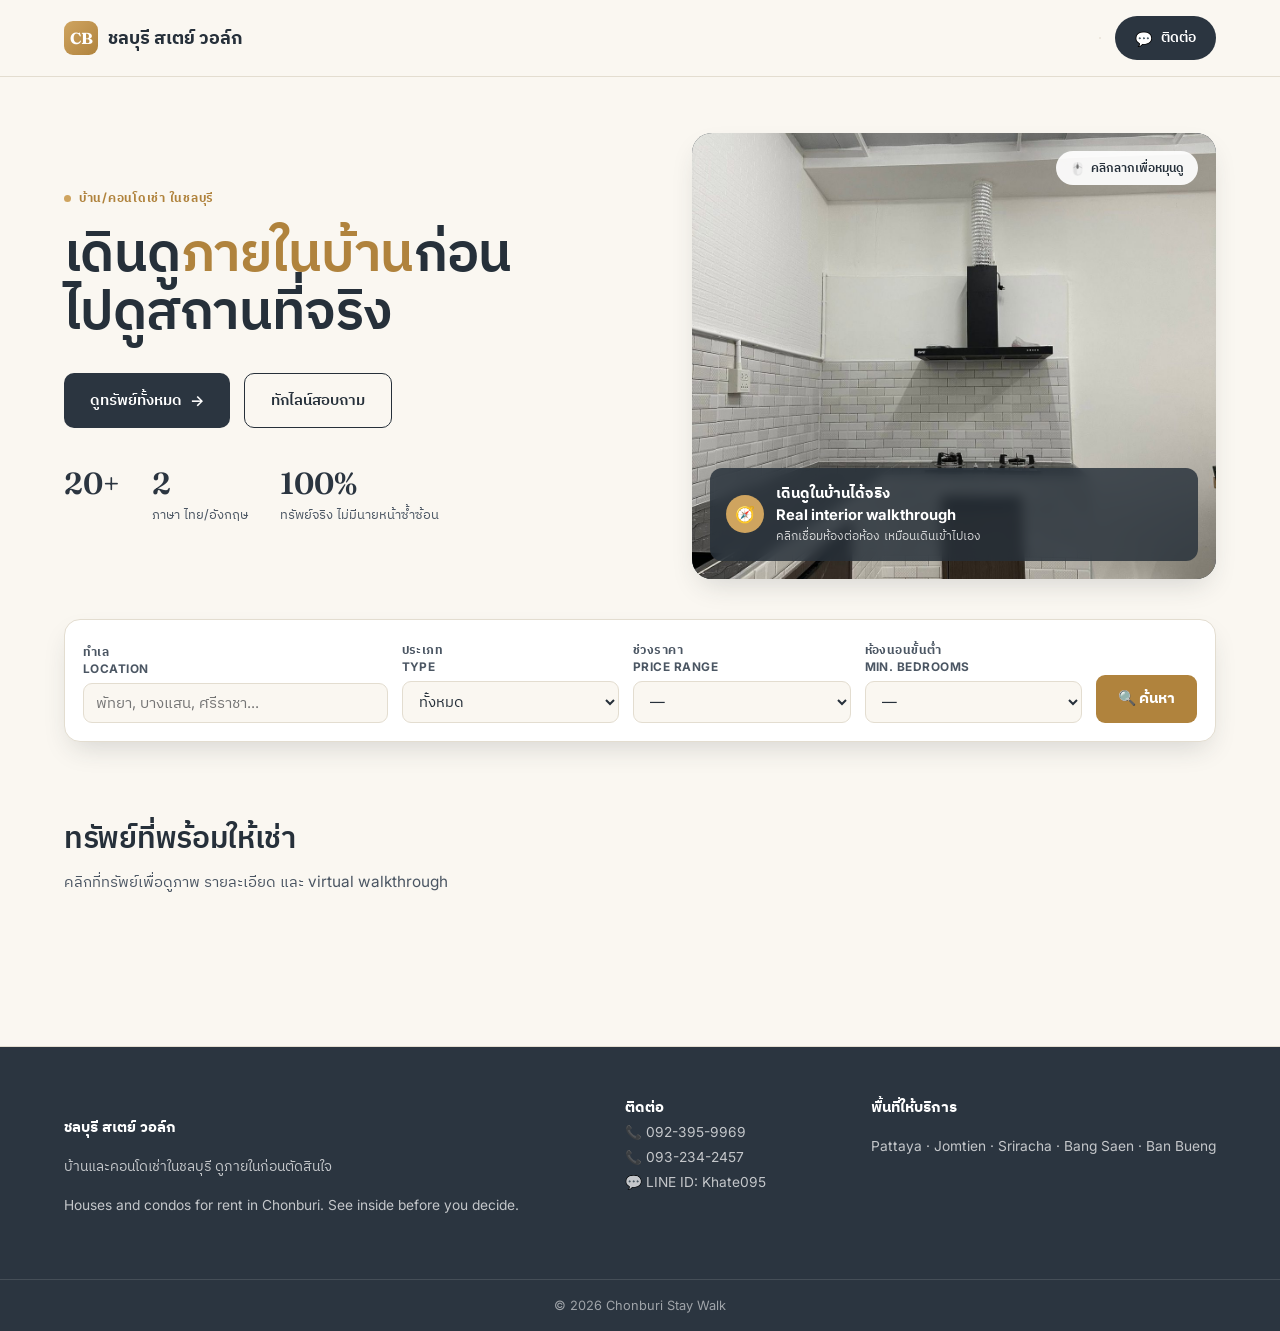
==== index.html @ af2b8e54 "Add files via upload เพิ่มเว็บไซต์ครั้งแรก"" ====
<!DOCTYPE html>
<html lang="th">
<head>
<meta charset="UTF-8">
<meta name="viewport" content="width=device-width, initial-scale=1.0">
<title>Chonburi Stay Walk — บ้าน/คอนโดเช่า ชลบุรี เดินดูภายในก่อนตัดสินใจ</title>
<link rel="stylesheet" href="styles.css">
<link rel="stylesheet" href="https://cdnjs.cloudflare.com/ajax/libs/pannellum/2.5.6/pannellum.css">
<script src="https://cdnjs.cloudflare.com/ajax/libs/pannellum/2.5.6/pannellum.js"></script>
</head>
<body>

<!-- ===== TOP BAR ===== -->
<div class="topbar">
  <div class="topbar-inner">
    <div class="logo">
      <div class="logo-mark">CB</div>
      <span data-lang="th" class="lang-active">ชลบุรี สเตย์ วอล์ก</span>
      <span data-lang="en">Chonburi Stay Walk</span>
    </div>
    <div class="nav-actions">
      <div class="lang-toggle">
        <button data-lang="th" class="active" onclick="setLang('th')">ไทย</button>
        <button data-lang="en" onclick="setLang('en')">EN</button>
      </div>
      <button class="contact-pill" onclick="contactLine()">
        💬 <span data-lang="th" class="lang-active">ติดต่อ</span><span data-lang="en">Contact</span>
      </button>
    </div>
  </div>
</div>

<!-- ===== LIST VIEW (home) ===== -->
<div id="listView">

  <!-- HERO -->
  <div class="hero">
    <div>
      <div class="eyebrow">
        <span data-lang="th" class="lang-active">บ้าน/คอนโดเช่า ในชลบุรี</span>
        <span data-lang="en">Houses & condos for rent in Chonburi</span>
      </div>
      <h1>
        <span data-lang="th" class="lang-active">เดินดู<em>ภายในบ้าน</em>ก่อน<br>ไปดูสถานที่จริง</span>
        <span data-lang="en">Walk through the <em>inside</em><br>before you visit in person</span>
      </h1>
      <p class="lede" data-lang="th-fallback">
        <span data-lang="th" class="lang-active">เลือกบ้านหรือคอนโดที่ใช่ ด้วยภาพถ่ายและ virtual walkthrough ที่ให้คุณเห็นทุกห้องจริง ก่อนนัดไปดูสถานที่ ประหยัดเวลา ตัดสินใจง่ายขึ้น</span>
        <span data-lang="en">Find the right place using real photos and virtual walkthroughs that show you every room before you book a viewing. Save time, decide with confidence.</span>
      </p>
      <div class="hero-actions">
        <button class="btn-primary" onclick="document.getElementById('listings').scrollIntoView({behavior:'smooth'})">
          <span data-lang="th" class="lang-active">ดูทรัพย์ทั้งหมด</span>
          <span data-lang="en">Browse properties</span>
          →
        </button>
        <button class="btn-ghost" onclick="contactLine()">
          <span data-lang="th" class="lang-active">ทักไลน์สอบถาม</span>
          <span data-lang="en">Chat on LINE</span>
        </button>
      </div>
      <div class="hero-stats">
        <div>
          <div class="hero-stat-num">20+</div>
          <div class="hero-stat-label" data-lang="th" data-active="">
            <span data-lang="th" class="lang-active">ทรัพย์ที่พร้อมให้เช่า</span>
            <span data-lang="en">Properties available</span>
          </div>
        </div>
        <div>
          <div class="hero-stat-num">2</div>
          <div class="hero-stat-label">
            <span data-lang="th" class="lang-active">ภาษา ไทย/อังกฤษ</span>
            <span data-lang="en">Languages, TH/EN</span>
          </div>
        </div>
        <div>
          <div class="hero-stat-num">100%</div>
          <div class="hero-stat-label">
            <span data-lang="th" class="lang-active">ทรัพย์จริง ไม่มีนายหน้าซ้ำซ้อน</span>
            <span data-lang="en">Direct from owner</span>
          </div>
        </div>
      </div>
    </div>

    <div class="hero-visual">
      <img src="images/web/property1-living.jpg" alt="Interior walkthrough preview">
      <div class="drag-hint">🖱️ <span data-lang="th" class="lang-active">คลิกลากเพื่อหมุนดู</span><span data-lang="en">Drag to look around</span></div>
      <div class="walk-badge">
        <div class="walk-badge-icon">🧭</div>
        <div class="walk-badge-text">
          <strong data-lang="th" class="lang-active">เดินดูในบ้านได้จริง</strong>
          <strong data-lang="en">Real interior walkthrough</strong>
          <span data-lang="th" class="lang-active">คลิกเชื่อมห้องต่อห้อง เหมือนเดินเข้าไปเอง</span>
          <span data-lang="en">Click between rooms, just like being there</span>
        </div>
      </div>
    </div>
  </div>

  <!-- SEARCH -->
  <div class="search-wrap">
    <div class="search-bar">
      <div class="field">
        <label data-lang="th" class="lang-active">ทำเล</label>
        <label data-lang="en">Location</label>
        <input id="fLocation" type="text" placeholder="พัทยา, บางแสน, ศรีราชา...">
      </div>
      <div class="field">
        <label data-lang="th" class="lang-active">ประเภท</label>
        <label data-lang="en">Type</label>
        <select id="fType">
          <option value="" data-lang="th" class="lang-active">ทั้งหมด</option>
          <option value="house">บ้านเดี่ยว / House</option>
          <option value="condo">คอนโด / Condo</option>
          <option value="townhouse">ทาวน์โฮม / Townhouse</option>
        </select>
      </div>
      <div class="field">
        <label data-lang="th" class="lang-active">ช่วงราคา</label>
        <label data-lang="en">Price range</label>
        <select id="fPrice">
          <option value="">—</option>
          <option value="0-10000">≤ 10,000 ฿</option>
          <option value="10000-20000">10,000–20,000 ฿</option>
          <option value="20000-35000">20,000–35,000 ฿</option>
          <option value="35000-999999">35,000+ ฿</option>
        </select>
      </div>
      <div class="field">
        <label data-lang="th" class="lang-active">ห้องนอนขั้นต่ำ</label>
        <label data-lang="en">Min. bedrooms</label>
        <select id="fBeds">
          <option value="">—</option>
          <option value="1">1+</option>
          <option value="2">2+</option>
          <option value="3">3+</option>
          <option value="4">4+</option>
        </select>
      </div>
      <button class="search-btn" onclick="applySearch()">
        🔍 <span data-lang="th" class="lang-active">ค้นหา</span><span data-lang="en">Search</span>
      </button>
    </div>
  </div>

  <!-- LISTINGS -->
  <div class="section" id="listings">
    <div class="section-head">
      <div>
        <h2 data-lang="th" class="lang-active">ทรัพย์ที่พร้อมให้เช่า</h2>
        <h2 data-lang="en">Available properties</h2>
        <p>
          <span data-lang="th" class="lang-active">คลิกที่ทรัพย์เพื่อดูภาพ รายละเอียด และ virtual walkthrough</span>
          <span data-lang="en">Click a listing to see photos, details, and the virtual walkthrough</span>
        </p>
      </div>
      <div class="result-count" id="resultCount"></div>
    </div>
    <div class="grid" id="listingGrid"></div>
  </div>

  <footer>
    <div class="footer-inner">
      <div class="footer-col">
        <h4>
          <span data-lang="th" class="lang-active">ชลบุรี สเตย์ วอล์ก</span>
          <span data-lang="en">Chonburi Stay Walk</span>
        </h4>
        <p data-lang="th" class="lang-active">บ้านและคอนโดเช่าในชลบุรี ดูภายในก่อนตัดสินใจ</p>
        <p data-lang="en">Houses and condos for rent in Chonburi. See inside before you decide.</p>
      </div>
      <div class="footer-col">
        <h4 data-lang="th" class="lang-active">ติดต่อ</h4>
        <h4 data-lang="en">Contact</h4>
        <a href="tel:+66923959969">📞 092-395-9969</a>
        <a href="tel:+66932342457">📞 093-234-2457</a>
        <a href="#" onclick="contactLine()">💬 LINE ID: Khate095</a>
      </div>
      <div class="footer-col">
        <h4 data-lang="th" class="lang-active">พื้นที่ให้บริการ</h4>
        <h4 data-lang="en">Service area</h4>
        <p>Pattaya · Jomtien · Sriracha · Bang Saen · Ban Bueng</p>
      </div>
    </div>
    <div class="footer-bottom">© 2026 Chonburi Stay Walk</div>
  </footer>
</div>

<!-- ===== DETAIL VIEW ===== -->
<div id="detailView" class="detail-wrap">
  <div class="detail-header">
    <div class="back-link" onclick="closeDetail()">
      ← <span data-lang="th" class="lang-active">กลับไปหน้ารายการ</span><span data-lang="en">Back to listings</span>
    </div>
    <div class="detail-title-row">
      <div>
        <h1 id="detailTitle"></h1>
        <div class="detail-loc" id="detailLoc"></div>
      </div>
      <div class="detail-price">
        <div class="amt" id="detailPriceAmt"></div>
        <div class="per" id="detailPricePer"></div>
      </div>
    </div>
  </div>

  <div class="detail-specs" id="detailSpecs"></div>

  <div class="media-tabs">
    <button class="media-tab" data-tab="tour" onclick="switchMediaTab('tour')">
      🧭 <span data-lang="th" class="lang-active">เดินดูภายใน</span><span data-lang="en">Walkthrough</span>
    </button>
    <button class="media-tab" data-tab="gallery" onclick="switchMediaTab('gallery')">
      🖼️ <span data-lang="th" class="lang-active">รูปภาพทั้งหมด</span><span data-lang="en">All photos</span>
    </button>
  </div>

  <div class="media-stage">
    <div id="tourStage">
      <div class="tour-viewer">
        <div id="panorama"></div>
        <div class="tour-empty" id="tourEmptyState">
          <div class="tour-empty-icon">🧭</div>
          <strong data-lang="th" class="lang-active">ยังไม่มี virtual walkthrough สำหรับทรัพย์นี้</strong>
          <strong data-lang="en">No virtual walkthrough yet for this property</strong>
          <span style="font-size:0.85rem;opacity:0.8;max-width:380px;" data-lang="th" class="lang-active">เจ้าของกำลังถ่ายภาพ 360° เพิ่มเติม สามารถดูรูปภาพทั้งหมดได้ที่แท็บ "รูปภาพทั้งหมด"</span>
          <span style="font-size:0.85rem;opacity:0.8;max-width:380px;" data-lang="en">The owner is preparing 360° photos. Check the "All photos" tab in the meantime.</span>
        </div>
      </div>
      <div class="room-pills" id="roomPills"></div>
    </div>
    <div id="galleryStage" style="display:none;">
      <div class="gallery-grid" id="galleryGrid"></div>
    </div>
  </div>

  <div class="detail-columns">
    <div>
      <h3 data-lang="th" class="lang-active">รายละเอียด</h3>
      <h3 data-lang="en">Description</h3>
      <p class="detail-desc" id="detailDesc"></p>

      <h3 style="margin-top:30px;" data-lang="th" class="lang-active">สิ่งอำนวยความสะดวก</h3>
      <h3 style="margin-top:30px;" data-lang="en">Amenities</h3>
      <div class="amenity-grid" id="amenityGrid"></div>
    </div>

    <div class="contact-card">
      <h3 data-lang="th" class="lang-active">สนใจทรัพย์นี้?</h3>
      <h3 data-lang="en">Interested in this property?</h3>
      <p data-lang="th" class="lang-active">ทักหาเราเพื่อนัดดูสถานที่จริง หรือสอบถามรายละเอียดเพิ่มเติม</p>
      <p data-lang="en">Message us to schedule a viewing or ask for more details.</p>
      <button class="contact-btn line" onclick="contactLine()">
        💬 <span data-lang="th" class="lang-active">ทักไลน์</span><span data-lang="en">Message on LINE</span>
      </button>
      <button class="contact-btn wa" onclick="contactWhatsApp()">
        📱 WhatsApp
      </button>
      <button class="contact-btn tel" onclick="contactTel()">
        📞 <span data-lang="th" class="lang-active">โทร 092-395-9969</span><span data-lang="en">Call 092-395-9969</span>
      </button>
      <button class="contact-btn tel" onclick="window.location.href='tel:+66932342457'">
        📞 <span data-lang="th" class="lang-active">โทร 093-234-2457</span><span data-lang="en">Call 093-234-2457</span>
      </button>
      <div class="note-box">
        <span data-lang="th" class="lang-active">💡 แนะนำให้ดู virtual walkthrough ก่อนนัดหมาย เพื่อให้แน่ใจว่าทรัพย์นี้ตรงกับที่คุณต้องการ</span>
        <span data-lang="en">💡 We recommend viewing the walkthrough before scheduling, to confirm this property fits your needs.</span>
      </div>
    </div>
  </div>
</div>

<!-- LIGHTBOX -->
<div class="lightbox" id="lightbox" onclick="if(event.target===this) closeLightbox()">
  <button class="lightbox-close" onclick="closeLightbox()">✕</button>
  <img id="lightboxImg" src="">
</div>

<script src="script.js"></script>
</body>
</html>
---- styles.css ----
@import url('https://fonts.googleapis.com/css2?family=Fraunces:opsz,wght@9..144,300..700&family=Sukhumvit+Set:wght@300;400;600&display=swap');
@import url('https://fonts.googleapis.com/css2?family=IBM+Plex+Sans+Thai:wght@300;400;500;600&family=Inter:wght@400;500;600;700&display=swap');

:root{
  --cream:#FAF7F1;
  --ink:#26303A;
  --ink-soft:#4B5663;
  --slate:#2B3540;
  --sand:#CFA45F;
  --sand-deep:#B0833D;
  --moss:#6E8463;
  --moss-bg:#EAF0E5;
  --line:#E3DDD0;
  --white:#FFFFFF;
  --radius:14px;
  --shadow:0 12px 28px -8px rgba(38,48,58,0.18);
}

*{box-sizing:border-box;}
html{scroll-behavior:smooth;}
body{
  margin:0;
  background:var(--cream);
  color:var(--ink);
  font-family:'Inter','IBM Plex Sans Thai',sans-serif;
  -webkit-font-smoothing:antialiased;
}
h1,h2,h3,.display{
  font-family:'Fraunces','IBM Plex Sans Thai',serif;
  font-weight:600;
  letter-spacing:-0.01em;
  margin:0;
}
:lang(th) h1, :lang(th) h2, :lang(th) h3, :lang(th) .display{
  font-family:'IBM Plex Sans Thai','Fraunces',serif;
}
a{color:inherit;text-decoration:none;}
button{font-family:inherit;}
img{display:block;max-width:100%;}

/* ===== Top bar ===== */
.topbar{
  position:sticky;top:0;z-index:50;
  background:rgba(250,247,241,0.92);
  backdrop-filter:blur(8px);
  border-bottom:1px solid var(--line);
}
.topbar-inner{
  max-width:1200px;margin:0 auto;padding:16px 24px;
  display:flex;align-items:center;justify-content:space-between;gap:24px;
}
.logo{
  display:flex;align-items:center;gap:10px;
  font-size:1.15rem;font-weight:700;
}
.logo-mark{
  width:34px;height:34px;border-radius:9px;
  background:linear-gradient(135deg,var(--sand),var(--sand-deep));
  display:flex;align-items:center;justify-content:center;
  color:white;font-family:'Fraunces',serif;font-weight:700;font-size:1rem;
  flex-shrink:0;
}
.nav-actions{display:flex;align-items:center;gap:14px;}
.lang-toggle{
  display:flex;border:1px solid var(--line);border-radius:999px;overflow:hidden;
  font-size:0.82rem;font-weight:600;
}
.lang-toggle button{
  border:none;background:transparent;color:var(--ink-soft);
  padding:7px 14px;cursor:pointer;transition:.18s;
}
.lang-toggle button.active{background:var(--slate);color:white;}
.contact-pill{
  background:var(--slate);color:white;border:none;border-radius:999px;
  padding:10px 20px;font-size:0.88rem;font-weight:600;cursor:pointer;
  display:flex;align-items:center;gap:8px;
}
.contact-pill:hover{background:var(--ink);}

/* ===== Hero ===== */
.hero{
  max-width:1200px;margin:0 auto;padding:56px 24px 40px;
  display:grid;grid-template-columns:1.05fr 0.95fr;gap:48px;align-items:center;
}
@media (max-width:880px){
  .hero{grid-template-columns:1fr;padding-top:32px;}
}
.eyebrow{
  display:inline-flex;align-items:center;gap:8px;
  font-size:0.78rem;letter-spacing:0.06em;text-transform:uppercase;
  color:var(--sand-deep);font-weight:700;margin-bottom:18px;
}
.eyebrow::before{
  content:'';width:7px;height:7px;border-radius:50%;background:var(--sand);
  display:inline-block;
}
.hero h1{
  font-size:clamp(2.1rem,4.2vw,3.4rem);line-height:1.08;color:var(--ink);
}
.hero h1 em{color:var(--sand-deep);font-style:normal;}
.hero p.lede{
  margin-top:18px;font-size:1.08rem;line-height:1.6;color:var(--ink-soft);
  max-width:480px;
}
.hero-actions{display:flex;gap:14px;margin-top:30px;flex-wrap:wrap;}
.btn-primary{
  background:var(--slate);color:white;border:none;border-radius:10px;
  padding:14px 26px;font-size:0.95rem;font-weight:600;cursor:pointer;
  display:inline-flex;align-items:center;gap:8px;
}
.btn-primary:hover{background:var(--ink);}
.btn-ghost{
  background:transparent;color:var(--ink);border:1.5px solid var(--ink);border-radius:10px;
  padding:14px 26px;font-size:0.95rem;font-weight:600;cursor:pointer;
}
.btn-ghost:hover{background:var(--ink);color:white;}
.hero-stats{display:flex;gap:32px;margin-top:36px;flex-wrap:wrap;}
.hero-stat-num{font-family:'Fraunces',serif;font-size:1.9rem;font-weight:600;color:var(--slate);}
.hero-stat-label{font-size:0.82rem;color:var(--ink-soft);margin-top:2px;}

/* hero visual: walkthrough teaser */
.hero-visual{
  position:relative;border-radius:20px;overflow:hidden;box-shadow:var(--shadow);
  aspect-ratio:4/3.4;background:var(--slate);
}
.hero-visual img{width:100%;height:100%;object-fit:cover;}
.walk-badge{
  position:absolute;bottom:18px;left:18px;right:18px;
  background:rgba(38,48,58,0.82);backdrop-filter:blur(6px);color:white;
  border-radius:12px;padding:14px 16px;
  display:flex;align-items:center;gap:12px;
}
.walk-badge-icon{
  width:38px;height:38px;border-radius:50%;background:var(--sand);
  display:flex;align-items:center;justify-content:center;flex-shrink:0;
}
.walk-badge-text strong{display:block;font-size:0.92rem;}
.walk-badge-text span{font-size:0.78rem;opacity:0.78;}
.drag-hint{
  position:absolute;top:18px;right:18px;
  background:rgba(255,255,255,0.92);border-radius:999px;padding:7px 14px;
  font-size:0.76rem;font-weight:600;color:var(--ink);
  display:flex;align-items:center;gap:6px;
}

/* ===== Search bar ===== */
.search-wrap{max-width:1200px;margin:0 auto;padding:0 24px 8px;}
.search-bar{
  background:white;border:1px solid var(--line);border-radius:16px;
  box-shadow:var(--shadow);padding:18px;
  display:grid;grid-template-columns:1.4fr 1fr 1fr 1fr auto;gap:14px;align-items:end;
}
@media (max-width:900px){
  .search-bar{grid-template-columns:1fr 1fr;}
}
.field label{
  display:block;font-size:0.74rem;font-weight:700;text-transform:uppercase;
  letter-spacing:0.04em;color:var(--ink-soft);margin-bottom:7px;
}
.field select,.field input{
  width:100%;border:1px solid var(--line);border-radius:9px;padding:10px 12px;
  font-size:0.92rem;font-family:inherit;color:var(--ink);background:var(--cream);
}
.search-btn{
  background:var(--sand-deep);color:white;border:none;border-radius:9px;
  padding:12px 22px;font-weight:700;font-size:0.92rem;cursor:pointer;white-space:nowrap;
}
.search-btn:hover{background:#94701f;}

/* ===== Listings section ===== */
.section{max-width:1200px;margin:0 auto;padding:64px 24px;}
.section-head{
  display:flex;justify-content:space-between;align-items:flex-end;margin-bottom:32px;gap:20px;flex-wrap:wrap;
}
.section-head h2{font-size:1.9rem;color:var(--ink);}
.section-head p{color:var(--ink-soft);margin-top:6px;font-size:0.96rem;}
.result-count{font-size:0.88rem;color:var(--ink-soft);}

.grid{
  display:grid;grid-template-columns:repeat(3,1fr);gap:26px;
}
@media (max-width:980px){.grid{grid-template-columns:repeat(2,1fr);}}
@media (max-width:640px){.grid{grid-template-columns:1fr;}}

.card{
  background:white;border-radius:var(--radius);overflow:hidden;
  border:1px solid var(--line);transition:transform .18s,box-shadow .18s;
  cursor:pointer;display:flex;flex-direction:column;
}
.card:hover{transform:translateY(-4px);box-shadow:var(--shadow);}
.card-img{position:relative;aspect-ratio:4/3;overflow:hidden;background:#ddd;}
.card-img img{width:100%;height:100%;object-fit:cover;}
.card-tag{
  position:absolute;top:12px;left:12px;
  background:rgba(255,255,255,0.94);border-radius:999px;padding:5px 12px;
  font-size:0.74rem;font-weight:700;color:var(--ink);
}
.card-tag.tour{background:var(--slate);color:white;display:flex;align-items:center;gap:5px;}
.card-price-tag{
  position:absolute;bottom:12px;left:12px;
  background:var(--ink);color:white;border-radius:9px;padding:6px 12px;
  font-size:0.86rem;font-weight:700;
}
.card-body{padding:16px 18px 18px;flex:1;display:flex;flex-direction:column;}
.card-body h3{font-size:1.08rem;margin-bottom:4px;}
.card-loc{font-size:0.84rem;color:var(--ink-soft);margin-bottom:12px;display:flex;align-items:center;gap:5px;}
.card-specs{display:flex;gap:14px;font-size:0.82rem;color:var(--ink-soft);margin-top:auto;padding-top:12px;border-top:1px solid var(--line);}
.card-specs span{display:flex;align-items:center;gap:5px;}

/* ===== Property detail ===== */
.detail-wrap{display:none;}
.detail-wrap.active{display:block;}
.detail-header{max-width:1200px;margin:0 auto;padding:28px 24px 0;}
.back-link{
  display:inline-flex;align-items:center;gap:6px;font-size:0.88rem;font-weight:600;
  color:var(--ink-soft);cursor:pointer;margin-bottom:18px;
}
.back-link:hover{color:var(--ink);}
.detail-title-row{display:flex;justify-content:space-between;align-items:flex-start;flex-wrap:wrap;gap:16px;}
.detail-title-row h1{font-size:clamp(1.6rem,3vw,2.3rem);}
.detail-loc{color:var(--ink-soft);margin-top:6px;font-size:0.96rem;}
.detail-price{
  text-align:right;flex-shrink:0;
}
.detail-price .amt{font-family:'Fraunces',serif;font-size:1.9rem;font-weight:700;color:var(--sand-deep);}
.detail-price .per{font-size:0.84rem;color:var(--ink-soft);}

.detail-specs{
  max-width:1200px;margin:20px auto 0;padding:0 24px;
  display:flex;gap:28px;flex-wrap:wrap;
}
.spec-chip{
  background:white;border:1px solid var(--line);border-radius:10px;
  padding:10px 16px;font-size:0.88rem;display:flex;align-items:center;gap:8px;
}

/* tour / gallery tabs */
.media-tabs{
  max-width:1200px;margin:28px auto 0;padding:0 24px;
  display:flex;gap:10px;
}
.media-tab{
  border:1px solid var(--line);background:white;border-radius:999px;
  padding:9px 18px;font-size:0.86rem;font-weight:600;cursor:pointer;color:var(--ink-soft);
}
.media-tab.active{background:var(--slate);color:white;border-color:var(--slate);}

.media-stage{max-width:1200px;margin:16px auto 0;padding:0 24px;}
.tour-viewer{
  width:100%;aspect-ratio:16/9;border-radius:16px;overflow:hidden;
  background:var(--slate);position:relative;box-shadow:var(--shadow);
}
#panorama{width:100%;height:100%;}
.tour-empty{
  position:absolute;inset:0;display:flex;flex-direction:column;align-items:center;justify-content:center;
  color:white;text-align:center;padding:24px;gap:10px;
}
.tour-empty-icon{
  width:56px;height:56px;border-radius:50%;background:rgba(255,255,255,0.12);
  display:flex;align-items:center;justify-content:center;
}
.room-pills{display:flex;gap:10px;margin-top:14px;flex-wrap:wrap;}
.room-pill{
  border:1px solid var(--line);background:white;border-radius:999px;
  padding:8px 16px;font-size:0.84rem;font-weight:600;cursor:pointer;color:var(--ink-soft);
}
.room-pill.active{background:var(--sand-deep);color:white;border-color:var(--sand-deep);}

.gallery-grid{
  display:grid;grid-template-columns:repeat(4,1fr);gap:12px;
}
.gallery-grid img{
  width:100%;aspect-ratio:4/3;object-fit:cover;border-radius:10px;cursor:pointer;
}
@media (max-width:760px){.gallery-grid{grid-template-columns:repeat(2,1fr);}}

.detail-columns{
  max-width:1200px;margin:36px auto 0;padding:0 24px 64px;
  display:grid;grid-template-columns:1.6fr 1fr;gap:40px;
}
@media (max-width:880px){.detail-columns{grid-template-columns:1fr;}}
.detail-columns h3{font-size:1.2rem;margin-bottom:14px;}
.detail-desc{color:var(--ink-soft);line-height:1.7;font-size:0.96rem;}
.amenity-grid{
  display:grid;grid-template-columns:1fr 1fr;gap:10px;margin-top:18px;
}
.amenity{
  display:flex;align-items:center;gap:9px;font-size:0.9rem;color:var(--ink-soft);
  padding:9px 0;
}
.amenity svg{flex-shrink:0;color:var(--moss);}

.contact-card{
  background:white;border:1px solid var(--line);border-radius:16px;padding:24px;
  box-shadow:var(--shadow);height:fit-content;position:sticky;top:90px;
}
.contact-card h3{font-size:1.1rem;margin-bottom:6px;}
.contact-card p{color:var(--ink-soft);font-size:0.88rem;margin:0 0 18px;}
.contact-btn{
  width:100%;display:flex;align-items:center;justify-content:center;gap:9px;
  border-radius:10px;padding:13px;font-weight:600;font-size:0.92rem;
  border:1.5px solid var(--line);background:var(--cream);color:var(--ink);
  margin-bottom:10px;cursor:pointer;
}
.contact-btn.line{background:#06C755;color:white;border:none;}
.contact-btn.line:hover{background:#05a847;}
.contact-btn.tel{background:var(--slate);color:white;border:none;}
.contact-btn.tel:hover{background:var(--ink);}
.contact-btn.wa{background:#25D366;color:white;border:none;}
.contact-btn.wa:hover{background:#1fb858;}
.note-box{
  margin-top:16px;padding:14px;background:var(--moss-bg);border-radius:10px;
  font-size:0.84rem;color:#4a5a40;line-height:1.5;
}

/* lightbox */
.lightbox{
  position:fixed;inset:0;background:rgba(20,24,28,0.92);z-index:200;
  display:none;align-items:center;justify-content:center;padding:32px;
}
.lightbox.active{display:flex;}
.lightbox img{max-width:90vw;max-height:85vh;object-fit:contain;border-radius:8px;}
.lightbox-close{
  position:absolute;top:24px;right:28px;color:white;font-size:1.8rem;cursor:pointer;
  background:none;border:none;
}

/* footer */
footer{
  border-top:1px solid var(--line);margin-top:40px;
  background:var(--slate);color:white;
}
.footer-inner{
  max-width:1200px;margin:0 auto;padding:48px 24px;
  display:flex;justify-content:space-between;gap:32px;flex-wrap:wrap;
}
.footer-col h4{font-size:0.95rem;margin-bottom:14px;font-weight:700;}
.footer-col p,.footer-col a{
  font-size:0.86rem;color:rgba(255,255,255,0.72);line-height:1.8;display:block;
}
.footer-bottom{
  border-top:1px solid rgba(255,255,255,0.12);text-align:center;padding:18px;
  font-size:0.8rem;color:rgba(255,255,255,0.55);
}

.placeholder-badge{
  display:inline-block;background:#F4E3C7;color:#7A5418;font-size:0.7rem;
  font-weight:700;padding:3px 9px;border-radius:6px;margin-left:8px;vertical-align:middle;
}

[data-lang]{display:none;}
[data-lang].lang-active{display:initial;}
span[data-lang].lang-active{display:inline;}
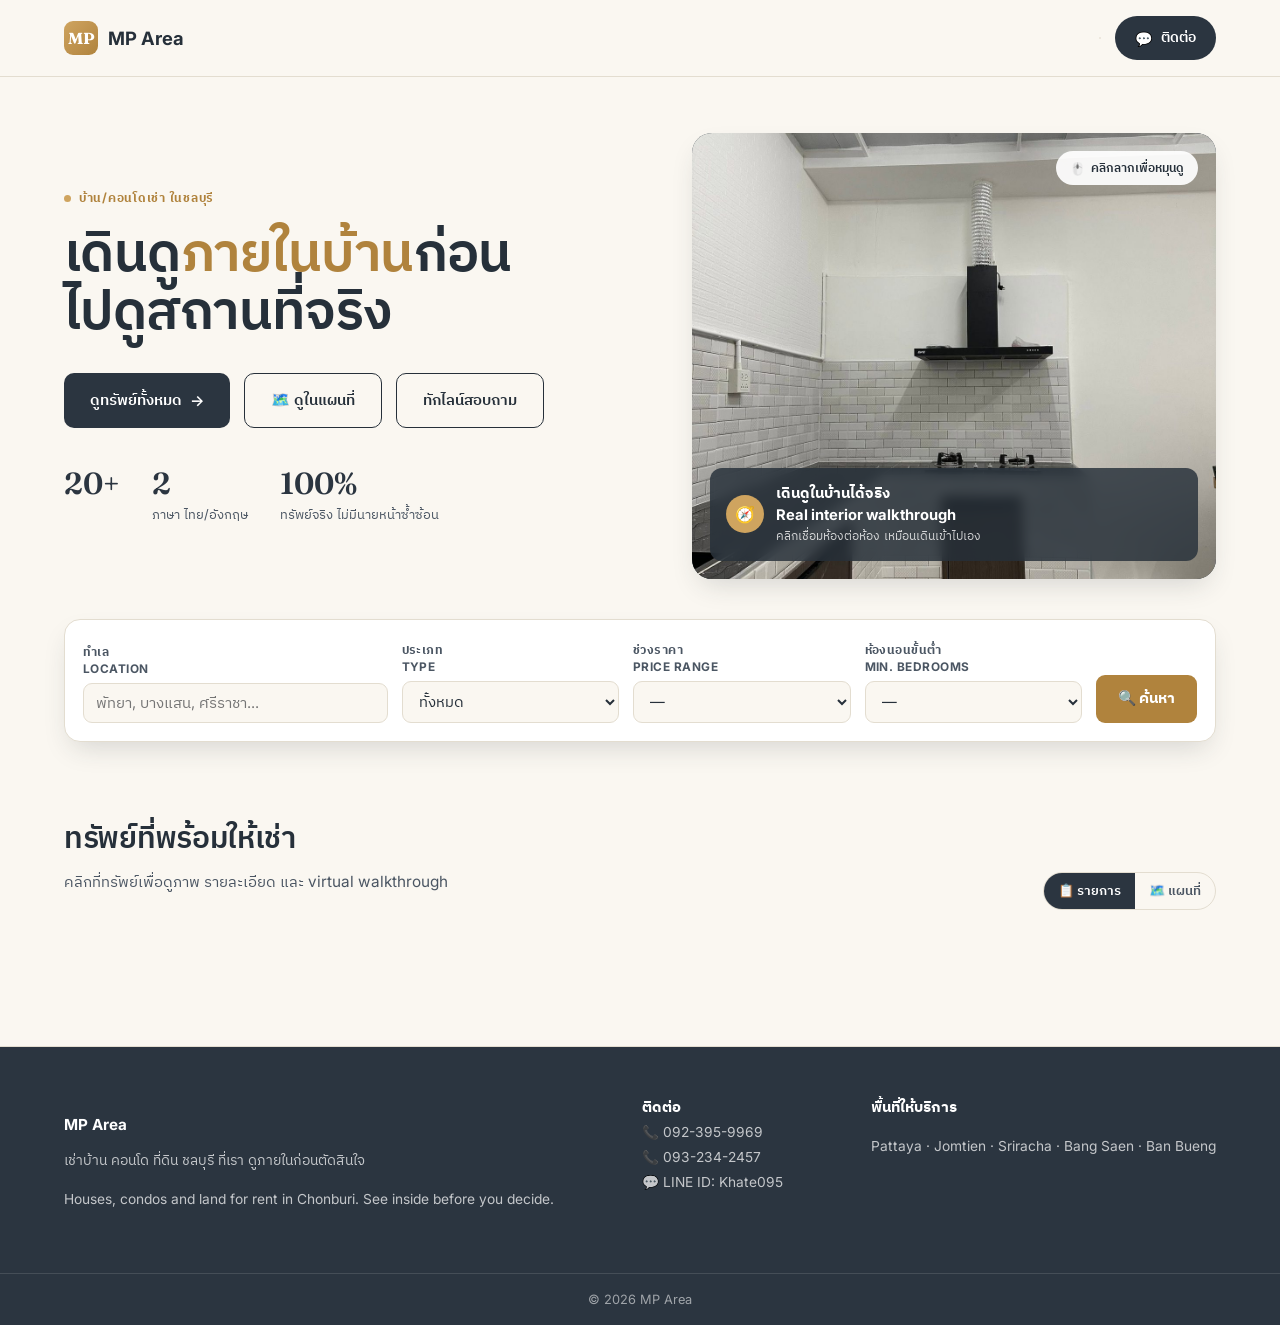
==== commit 9a41da03: "Add files via upload" ====
--- a/index.html
+++ b/index.html
@@ -3,7 +3,7 @@
 <head>
 <meta charset="UTF-8">
 <meta name="viewport" content="width=device-width, initial-scale=1.0">
-<title>Chonburi Stay Walk — บ้าน/คอนโดเช่า ชลบุรี เดินดูภายในก่อนตัดสินใจ</title>
+<title>MP Area — เช่าบ้าน คอนโด ที่ดิน ชลบุรี ที่เรา</title>
 <link rel="stylesheet" href="styles.css">
 <link rel="stylesheet" href="https://cdnjs.cloudflare.com/ajax/libs/pannellum/2.5.6/pannellum.css">
 <script src="https://cdnjs.cloudflare.com/ajax/libs/pannellum/2.5.6/pannellum.js"></script>
@@ -14,9 +14,9 @@
 <div class="topbar">
   <div class="topbar-inner">
     <div class="logo">
-      <div class="logo-mark">CB</div>
-      <span data-lang="th" class="lang-active">ชลบุรี สเตย์ วอล์ก</span>
-      <span data-lang="en">Chonburi Stay Walk</span>
+      <div class="logo-mark">MP</div>
+      <span data-lang="th" class="lang-active">MP Area</span>
+      <span data-lang="en">MP Area</span>
     </div>
     <div class="nav-actions">
       <div class="lang-toggle">
@@ -54,6 +54,9 @@
           <span data-lang="en">Browse properties</span>
           →
         </button>
+        <button class="btn-ghost" onclick="openMapView()">
+          🗺️ <span data-lang="th" class="lang-active">ดูในแผนที่</span><span data-lang="en">View on map</span>
+        </button>
         <button class="btn-ghost" onclick="contactLine()">
           <span data-lang="th" class="lang-active">ทักไลน์สอบถาม</span>
           <span data-lang="en">Chat on LINE</span>
@@ -156,7 +159,17 @@
           <span data-lang="en">Click a listing to see photos, details, and the virtual walkthrough</span>
         </p>
       </div>
-      <div class="result-count" id="resultCount"></div>
+      <div style="display:flex;align-items:center;gap:14px;">
+        <div class="result-count" id="resultCount"></div>
+        <div class="lang-toggle">
+          <button class="view-toggle-btn active" data-view="list" onclick="openListView()">
+            📋 <span data-lang="th" class="lang-active">รายการ</span><span data-lang="en">List</span>
+          </button>
+          <button class="view-toggle-btn" data-view="map" onclick="openMapView()">
+            🗺️ <span data-lang="th" class="lang-active">แผนที่</span><span data-lang="en">Map</span>
+          </button>
+        </div>
+      </div>
     </div>
     <div class="grid" id="listingGrid"></div>
   </div>
@@ -165,11 +178,11 @@
     <div class="footer-inner">
       <div class="footer-col">
         <h4>
-          <span data-lang="th" class="lang-active">ชลบุรี สเตย์ วอล์ก</span>
-          <span data-lang="en">Chonburi Stay Walk</span>
+          <span data-lang="th" class="lang-active">MP Area</span>
+          <span data-lang="en">MP Area</span>
         </h4>
-        <p data-lang="th" class="lang-active">บ้านและคอนโดเช่าในชลบุรี ดูภายในก่อนตัดสินใจ</p>
-        <p data-lang="en">Houses and condos for rent in Chonburi. See inside before you decide.</p>
+        <p data-lang="th" class="lang-active">เช่าบ้าน คอนโด ที่ดิน ชลบุรี ที่เรา ดูภายในก่อนตัดสินใจ</p>
+        <p data-lang="en">Houses, condos and land for rent in Chonburi. See inside before you decide.</p>
       </div>
       <div class="footer-col">
         <h4 data-lang="th" class="lang-active">ติดต่อ</h4>
@@ -184,7 +197,7 @@
         <p>Pattaya · Jomtien · Sriracha · Bang Saen · Ban Bueng</p>
       </div>
     </div>
-    <div class="footer-bottom">© 2026 Chonburi Stay Walk</div>
+    <div class="footer-bottom">© 2026 MP Area</div>
   </footer>
 </div>
 
@@ -272,12 +285,26 @@
   </div>
 </div>
 
+<!-- ===== MAP VIEW ===== -->
+<div id="mapView" class="map-view-wrap">
+  <div class="map-header">
+    <div class="back-link" onclick="openListView()">
+      ← <span data-lang="th" class="lang-active">กลับไปหน้ารายการ</span><span data-lang="en">Back to listings</span>
+    </div>
+    <h2 data-lang="th" class="lang-active">แผนที่ทรัพย์ทั้งหมด</h2>
+    <h2 data-lang="en">All properties on map</h2>
+  </div>
+  <div id="mapContainer"></div>
+</div>
+
 <!-- LIGHTBOX -->
 <div class="lightbox" id="lightbox" onclick="if(event.target===this) closeLightbox()">
   <button class="lightbox-close" onclick="closeLightbox()">✕</button>
   <img id="lightboxImg" src="">
 </div>
 
+<link rel="stylesheet" href="https://unpkg.com/leaflet@1.9.4/dist/leaflet.css">
+<script src="https://unpkg.com/leaflet@1.9.4/dist/leaflet.js"></script>
 <script src="script.js"></script>
 </body>
 </html>
--- a/styles.css
+++ b/styles.css
@@ -351,3 +351,44 @@
 [data-lang]{display:none;}
 [data-lang].lang-active{display:initial;}
 span[data-lang].lang-active{display:inline;}
+
+/* ===== View toggle (list/map pill buttons) ===== */
+.view-toggle-btn{
+  border:none;background:transparent;color:var(--ink-soft);
+  padding:7px 14px;cursor:pointer;transition:.18s;font-size:0.82rem;font-weight:600;
+  font-family:inherit;
+}
+.view-toggle-btn.active{background:var(--slate);color:white;}
+
+/* ===== Map view ===== */
+.map-view-wrap{display:none;}
+.map-view-wrap.active{display:block;}
+.map-header{
+  max-width:1200px;margin:0 auto;padding:28px 24px 16px;
+}
+.map-header h2{font-size:1.6rem;margin-top:4px;}
+#mapContainer{
+  width:100%;height:calc(100vh - 180px);min-height:480px;
+  background:#dde3e0;
+}
+.leaflet-popup-content-wrapper{border-radius:12px;}
+.map-popup{min-width:200px;font-family:'Inter','IBM Plex Sans Thai',sans-serif;}
+.map-popup img{width:100%;height:110px;object-fit:cover;border-radius:8px;margin-bottom:8px;}
+.map-popup h4{font-size:0.92rem;margin:0 0 4px;font-family:inherit;font-weight:700;color:var(--ink);}
+.map-popup .mp-price{font-size:0.88rem;font-weight:700;color:var(--sand-deep);margin-bottom:8px;}
+.map-popup .mp-loc{font-size:0.78rem;color:var(--ink-soft);margin-bottom:8px;}
+.map-popup button{
+  width:100%;background:var(--slate);color:white;border:none;border-radius:7px;
+  padding:8px;font-size:0.82rem;font-weight:600;cursor:pointer;
+}
+.map-popup button:hover{background:var(--ink);}
+.map-pin-price{
+  background:var(--slate);color:white;font-size:0.74rem;font-weight:700;
+  padding:4px 8px;border-radius:8px;white-space:nowrap;box-shadow:0 2px 6px rgba(0,0,0,0.25);
+  border:2px solid white;
+}
+.map-pin-price::after{
+  content:'';position:absolute;bottom:-6px;left:50%;transform:translateX(-50%);
+  border-left:5px solid transparent;border-right:5px solid transparent;
+  border-top:6px solid white;
+}
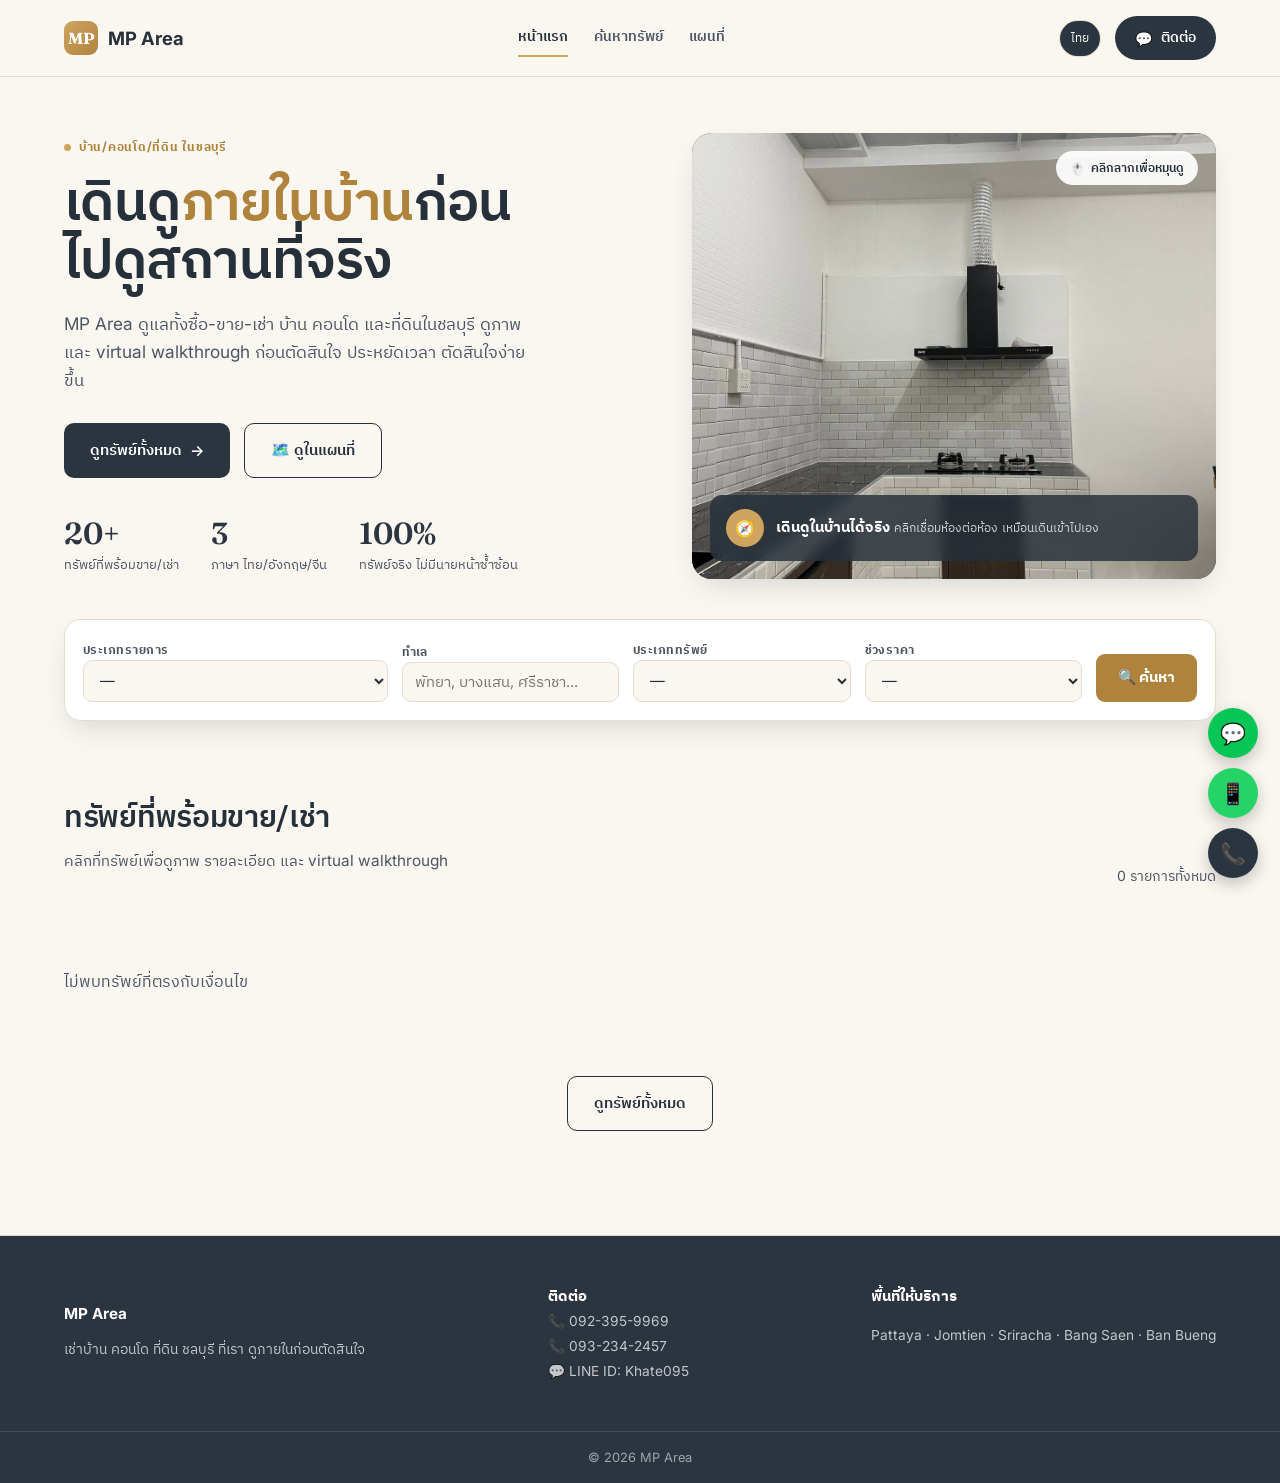
==== commit d38d56f7: "Add files via upload" ====
--- a/index.html
+++ b/index.html
@@ -5,306 +5,277 @@
 <meta name="viewport" content="width=device-width, initial-scale=1.0">
 <title>MP Area — เช่าบ้าน คอนโด ที่ดิน ชลบุรี ที่เรา</title>
 <link rel="stylesheet" href="styles.css">
-<link rel="stylesheet" href="https://cdnjs.cloudflare.com/ajax/libs/pannellum/2.5.6/pannellum.css">
-<script src="https://cdnjs.cloudflare.com/ajax/libs/pannellum/2.5.6/pannellum.js"></script>
 </head>
 <body>
 
 <!-- ===== TOP BAR ===== -->
-<div class="topbar">
+<div class="topbar" style="position:relative;">
   <div class="topbar-inner">
     <div class="logo">
       <div class="logo-mark">MP</div>
-      <span data-lang="th" class="lang-active">MP Area</span>
-      <span data-lang="en">MP Area</span>
-    </div>
+      <span>MP Area</span>
+    </div>
+    <nav class="main-nav" id="mainNav">
+      <a href="index.html" class="current">
+        <span data-lang="th" class="lang-active">หน้าแรก</span><span data-lang="en">Home</span><span data-lang="cn">首页</span>
+      </a>
+      <a href="properties.html">
+        <span data-lang="th" class="lang-active">ค้นหาทรัพย์</span><span data-lang="en">Properties</span><span data-lang="cn">房源搜索</span>
+      </a>
+      <a href="map.html">
+        <span data-lang="th" class="lang-active">แผนที่</span><span data-lang="en">Map</span><span data-lang="cn">地图</span>
+      </a>
+    </nav>
     <div class="nav-actions">
-      <div class="lang-toggle">
+      <div class="lang-toggle lang3">
         <button data-lang="th" class="active" onclick="setLang('th')">ไทย</button>
         <button data-lang="en" onclick="setLang('en')">EN</button>
+        <button data-lang="cn" onclick="setLang('cn')">中文</button>
       </div>
       <button class="contact-pill" onclick="contactLine()">
-        💬 <span data-lang="th" class="lang-active">ติดต่อ</span><span data-lang="en">Contact</span>
+        💬 <span data-lang="th" class="lang-active">ติดต่อ</span><span data-lang="en">Contact</span><span data-lang="cn">联系</span>
       </button>
-    </div>
-  </div>
-</div>
-
-<!-- ===== LIST VIEW (home) ===== -->
-<div id="listView">
-
-  <!-- HERO -->
-  <div class="hero">
+      <button class="mobile-nav-toggle" onclick="toggleMobileNav()">☰</button>
+    </div>
+  </div>
+</div>
+
+<!-- HERO -->
+<div class="hero">
+  <div>
+    <div class="eyebrow">
+      <span data-lang="th" class="lang-active">บ้าน/คอนโด/ที่ดิน ในชลบุรี</span>
+      <span data-lang="en">Houses, condos & land in Chonburi</span>
+      <span data-lang="cn">春武里的房屋、公寓与土地</span>
+    </div>
+    <h1>
+      <span data-lang="th" class="lang-active">เดินดู<em>ภายในบ้าน</em>ก่อน<br>ไปดูสถานที่จริง</span>
+      <span data-lang="en">Walk through the <em>inside</em><br>before you visit in person</span>
+      <span data-lang="cn">先<em>线上看房</em><br>再实地考察</span>
+    </h1>
+    <p class="lede">
+      <span data-lang="th" class="lang-active">MP Area ดูแลทั้งซื้อ-ขาย-เช่า บ้าน คอนโด และที่ดินในชลบุรี ดูภาพและ virtual walkthrough ก่อนตัดสินใจ ประหยัดเวลา ตัดสินใจง่ายขึ้น</span>
+      <span data-lang="en">MP Area handles buying, selling, and renting houses, condos, and land in Chonburi. View photos and virtual walkthroughs before you decide — save time, decide with confidence.</span>
+      <span data-lang="cn">MP Area 负责春武里地区房屋、公寓和土地的买卖与租赁。 先看照片和虚拟漫游，再做决定，省时又安心。</span>
+    </p>
+    <div class="hero-actions">
+      <button class="btn-primary" onclick="document.getElementById('listings').scrollIntoView({behavior:'smooth'})">
+        <span data-lang="th" class="lang-active">ดูทรัพย์ทั้งหมด</span>
+        <span data-lang="en">Browse properties</span>
+        <span data-lang="cn">浏览全部房源</span>
+        →
+      </button>
+      <button class="btn-ghost" onclick="window.location.href='map.html'">
+        🗺️ <span data-lang="th" class="lang-active">ดูในแผนที่</span><span data-lang="en">View on map</span><span data-lang="cn">查看地图</span>
+      </button>
+    </div>
+    <div class="hero-stats">
+      <div>
+        <div class="hero-stat-num">20+</div>
+        <div class="hero-stat-label">
+          <span data-lang="th" class="lang-active">ทรัพย์ที่พร้อมขาย/เช่า</span>
+          <span data-lang="en">Properties for sale/rent</span>
+          <span data-lang="cn">可售/可租房源</span>
+        </div>
+      </div>
+      <div>
+        <div class="hero-stat-num">3</div>
+        <div class="hero-stat-label">
+          <span data-lang="th" class="lang-active">ภาษา ไทย/อังกฤษ/จีน</span>
+          <span data-lang="en">Languages, TH/EN/CN</span>
+          <span data-lang="cn">三种语言：泰/英/中</span>
+        </div>
+      </div>
+      <div>
+        <div class="hero-stat-num">100%</div>
+        <div class="hero-stat-label">
+          <span data-lang="th" class="lang-active">ทรัพย์จริง ไม่มีนายหน้าซ้ำซ้อน</span>
+          <span data-lang="en">Direct from owner</span>
+          <span data-lang="cn">房东直营</span>
+        </div>
+      </div>
+    </div>
+  </div>
+
+  <div class="hero-visual">
+    <img src="images/web/property1-living.jpg" alt="Interior walkthrough preview">
+    <div class="drag-hint">🖱️ <span data-lang="th" class="lang-active">คลิกลากเพื่อหมุนดู</span><span data-lang="en">Drag to look around</span><span data-lang="cn">拖动查看</span></div>
+    <div class="walk-badge">
+      <div class="walk-badge-icon">🧭</div>
+      <div class="walk-badge-text">
+        <strong data-lang="th" class="lang-active">เดินดูในบ้านได้จริง</strong>
+        <strong data-lang="en">Real interior walkthrough</strong>
+        <strong data-lang="cn">真实室内漫游</strong>
+        <span data-lang="th" class="lang-active">คลิกเชื่อมห้องต่อห้อง เหมือนเดินเข้าไปเอง</span>
+        <span data-lang="en">Click between rooms, just like being there</span>
+        <span data-lang="cn">点击切换房间，亲临其境</span>
+      </div>
+    </div>
+  </div>
+</div>
+
+<!-- QUICK SEARCH -->
+<div class="search-wrap">
+  <div class="search-bar">
+    <div class="field">
+      <label data-lang="th" class="lang-active">ประเภทรายการ</label>
+      <label data-lang="en">Listing type</label>
+      <label data-lang="cn">类型</label>
+      <select id="qListingType">
+        <option value="">—</option>
+        <option value="rent" data-lang="th" class="lang-active">เช่า</option>
+        <option value="rent" data-lang="en">Rent</option>
+        <option value="rent" data-lang="cn">出租</option>
+        <option value="sale" data-lang="th" class="lang-active">ขาย</option>
+        <option value="sale" data-lang="en">Sale</option>
+        <option value="sale" data-lang="cn">出售</option>
+      </select>
+    </div>
+    <div class="field">
+      <label data-lang="th" class="lang-active">ทำเล</label>
+      <label data-lang="en">Location</label>
+      <label data-lang="cn">地区</label>
+      <input id="qLocation" type="text" placeholder="พัทยา, บางแสน, ศรีราชา...">
+    </div>
+    <div class="field">
+      <label data-lang="th" class="lang-active">ประเภททรัพย์</label>
+      <label data-lang="en">Property type</label>
+      <label data-lang="cn">房产类型</label>
+      <select id="qType">
+        <option value="">—</option>
+        <option value="house">บ้านเดี่ยว / House / 独立屋</option>
+        <option value="condo">คอนโด / Condo / 公寓</option>
+        <option value="townhouse">ทาวน์โฮม / Townhouse / 联排别墅</option>
+        <option value="land">ที่ดิน / Land / 土地</option>
+        <option value="villa">พูลวิลล่า / Pool Villa / 泳池别墅</option>
+      </select>
+    </div>
+    <div class="field">
+      <label data-lang="th" class="lang-active">ช่วงราคา</label>
+      <label data-lang="en">Price range</label>
+      <label data-lang="cn">价格区间</label>
+      <select id="qPrice">
+        <option value="">—</option>
+        <option value="0-10000">≤ 10,000 ฿</option>
+        <option value="10000-30000">10,000–30,000 ฿</option>
+        <option value="30000-1000000">30,000+ ฿ / ≤ 1M ฿</option>
+        <option value="1000000-5000000">1M–5M ฿</option>
+        <option value="5000000-999999999">5M+ ฿</option>
+      </select>
+    </div>
+    <button class="search-btn" onclick="goSearch()">
+      🔍 <span data-lang="th" class="lang-active">ค้นหา</span><span data-lang="en">Search</span><span data-lang="cn">搜索</span>
+    </button>
+  </div>
+</div>
+
+<!-- HOT DEALS -->
+<div class="hotdeal-strip" id="hotDealSection" style="display:none;">
+  <div class="hotdeal-scroll">
+    <div class="section-head" style="margin-bottom:18px;">
+      <div>
+        <h2 style="font-size:1.5rem;">🔥 <span data-lang="th" class="lang-active">ทรัพย์ดีลเด่น</span><span data-lang="en">Hot Deals</span><span data-lang="cn">优选房源</span></h2>
+        <p><span data-lang="th" class="lang-active">ทรัพย์เด่น ราคาพิเศษ อย่าพลาด!</span><span data-lang="en">Featured properties at special prices</span><span data-lang="cn">精选优惠房源，不容错过！</span></p>
+      </div>
+    </div>
+    <div class="hotdeal-row" id="hotDealRow"></div>
+  </div>
+</div>
+
+<!-- LISTINGS -->
+<div class="section" id="listings">
+  <div class="section-head">
     <div>
-      <div class="eyebrow">
-        <span data-lang="th" class="lang-active">บ้าน/คอนโดเช่า ในชลบุรี</span>
-        <span data-lang="en">Houses & condos for rent in Chonburi</span>
-      </div>
-      <h1>
-        <span data-lang="th" class="lang-active">เดินดู<em>ภายในบ้าน</em>ก่อน<br>ไปดูสถานที่จริง</span>
-        <span data-lang="en">Walk through the <em>inside</em><br>before you visit in person</span>
-      </h1>
-      <p class="lede" data-lang="th-fallback">
-        <span data-lang="th" class="lang-active">เลือกบ้านหรือคอนโดที่ใช่ ด้วยภาพถ่ายและ virtual walkthrough ที่ให้คุณเห็นทุกห้องจริง ก่อนนัดไปดูสถานที่ ประหยัดเวลา ตัดสินใจง่ายขึ้น</span>
-        <span data-lang="en">Find the right place using real photos and virtual walkthroughs that show you every room before you book a viewing. Save time, decide with confidence.</span>
+      <h2 data-lang="th" class="lang-active">ทรัพย์ที่พร้อมขาย/เช่า</h2>
+      <h2 data-lang="en">Available properties</h2>
+      <h2 data-lang="cn">可售/可租房源</h2>
+      <p>
+        <span data-lang="th" class="lang-active">คลิกที่ทรัพย์เพื่อดูภาพ รายละเอียด และ virtual walkthrough</span>
+        <span data-lang="en">Click a listing to see photos, details, and the virtual walkthrough</span>
+        <span data-lang="cn">点击房源查看照片、详情和虚拟漫游</span>
       </p>
-      <div class="hero-actions">
-        <button class="btn-primary" onclick="document.getElementById('listings').scrollIntoView({behavior:'smooth'})">
-          <span data-lang="th" class="lang-active">ดูทรัพย์ทั้งหมด</span>
-          <span data-lang="en">Browse properties</span>
-          →
-        </button>
-        <button class="btn-ghost" onclick="openMapView()">
-          🗺️ <span data-lang="th" class="lang-active">ดูในแผนที่</span><span data-lang="en">View on map</span>
-        </button>
-        <button class="btn-ghost" onclick="contactLine()">
-          <span data-lang="th" class="lang-active">ทักไลน์สอบถาม</span>
-          <span data-lang="en">Chat on LINE</span>
-        </button>
-      </div>
-      <div class="hero-stats">
-        <div>
-          <div class="hero-stat-num">20+</div>
-          <div class="hero-stat-label" data-lang="th" data-active="">
-            <span data-lang="th" class="lang-active">ทรัพย์ที่พร้อมให้เช่า</span>
-            <span data-lang="en">Properties available</span>
-          </div>
-        </div>
-        <div>
-          <div class="hero-stat-num">2</div>
-          <div class="hero-stat-label">
-            <span data-lang="th" class="lang-active">ภาษา ไทย/อังกฤษ</span>
-            <span data-lang="en">Languages, TH/EN</span>
-          </div>
-        </div>
-        <div>
-          <div class="hero-stat-num">100%</div>
-          <div class="hero-stat-label">
-            <span data-lang="th" class="lang-active">ทรัพย์จริง ไม่มีนายหน้าซ้ำซ้อน</span>
-            <span data-lang="en">Direct from owner</span>
-          </div>
-        </div>
-      </div>
-    </div>
-
-    <div class="hero-visual">
-      <img src="images/web/property1-living.jpg" alt="Interior walkthrough preview">
-      <div class="drag-hint">🖱️ <span data-lang="th" class="lang-active">คลิกลากเพื่อหมุนดู</span><span data-lang="en">Drag to look around</span></div>
-      <div class="walk-badge">
-        <div class="walk-badge-icon">🧭</div>
-        <div class="walk-badge-text">
-          <strong data-lang="th" class="lang-active">เดินดูในบ้านได้จริง</strong>
-          <strong data-lang="en">Real interior walkthrough</strong>
-          <span data-lang="th" class="lang-active">คลิกเชื่อมห้องต่อห้อง เหมือนเดินเข้าไปเอง</span>
-          <span data-lang="en">Click between rooms, just like being there</span>
-        </div>
-      </div>
-    </div>
-  </div>
-
-  <!-- SEARCH -->
-  <div class="search-wrap">
-    <div class="search-bar">
-      <div class="field">
-        <label data-lang="th" class="lang-active">ทำเล</label>
-        <label data-lang="en">Location</label>
-        <input id="fLocation" type="text" placeholder="พัทยา, บางแสน, ศรีราชา...">
-      </div>
-      <div class="field">
-        <label data-lang="th" class="lang-active">ประเภท</label>
-        <label data-lang="en">Type</label>
-        <select id="fType">
-          <option value="" data-lang="th" class="lang-active">ทั้งหมด</option>
-          <option value="house">บ้านเดี่ยว / House</option>
-          <option value="condo">คอนโด / Condo</option>
-          <option value="townhouse">ทาวน์โฮม / Townhouse</option>
-        </select>
-      </div>
-      <div class="field">
-        <label data-lang="th" class="lang-active">ช่วงราคา</label>
-        <label data-lang="en">Price range</label>
-        <select id="fPrice">
-          <option value="">—</option>
-          <option value="0-10000">≤ 10,000 ฿</option>
-          <option value="10000-20000">10,000–20,000 ฿</option>
-          <option value="20000-35000">20,000–35,000 ฿</option>
-          <option value="35000-999999">35,000+ ฿</option>
-        </select>
-      </div>
-      <div class="field">
-        <label data-lang="th" class="lang-active">ห้องนอนขั้นต่ำ</label>
-        <label data-lang="en">Min. bedrooms</label>
-        <select id="fBeds">
-          <option value="">—</option>
-          <option value="1">1+</option>
-          <option value="2">2+</option>
-          <option value="3">3+</option>
-          <option value="4">4+</option>
-        </select>
-      </div>
-      <button class="search-btn" onclick="applySearch()">
-        🔍 <span data-lang="th" class="lang-active">ค้นหา</span><span data-lang="en">Search</span>
-      </button>
-    </div>
-  </div>
-
-  <!-- LISTINGS -->
-  <div class="section" id="listings">
-    <div class="section-head">
-      <div>
-        <h2 data-lang="th" class="lang-active">ทรัพย์ที่พร้อมให้เช่า</h2>
-        <h2 data-lang="en">Available properties</h2>
-        <p>
-          <span data-lang="th" class="lang-active">คลิกที่ทรัพย์เพื่อดูภาพ รายละเอียด และ virtual walkthrough</span>
-          <span data-lang="en">Click a listing to see photos, details, and the virtual walkthrough</span>
-        </p>
-      </div>
-      <div style="display:flex;align-items:center;gap:14px;">
-        <div class="result-count" id="resultCount"></div>
-        <div class="lang-toggle">
-          <button class="view-toggle-btn active" data-view="list" onclick="openListView()">
-            📋 <span data-lang="th" class="lang-active">รายการ</span><span data-lang="en">List</span>
-          </button>
-          <button class="view-toggle-btn" data-view="map" onclick="openMapView()">
-            🗺️ <span data-lang="th" class="lang-active">แผนที่</span><span data-lang="en">Map</span>
-          </button>
-        </div>
-      </div>
-    </div>
-    <div class="grid" id="listingGrid"></div>
-  </div>
-
-  <footer>
-    <div class="footer-inner">
-      <div class="footer-col">
-        <h4>
-          <span data-lang="th" class="lang-active">MP Area</span>
-          <span data-lang="en">MP Area</span>
-        </h4>
-        <p data-lang="th" class="lang-active">เช่าบ้าน คอนโด ที่ดิน ชลบุรี ที่เรา ดูภายในก่อนตัดสินใจ</p>
-        <p data-lang="en">Houses, condos and land for rent in Chonburi. See inside before you decide.</p>
-      </div>
-      <div class="footer-col">
-        <h4 data-lang="th" class="lang-active">ติดต่อ</h4>
-        <h4 data-lang="en">Contact</h4>
-        <a href="tel:+66923959969">📞 092-395-9969</a>
-        <a href="tel:+66932342457">📞 093-234-2457</a>
-        <a href="#" onclick="contactLine()">💬 LINE ID: Khate095</a>
-      </div>
-      <div class="footer-col">
-        <h4 data-lang="th" class="lang-active">พื้นที่ให้บริการ</h4>
-        <h4 data-lang="en">Service area</h4>
-        <p>Pattaya · Jomtien · Sriracha · Bang Saen · Ban Bueng</p>
-      </div>
-    </div>
-    <div class="footer-bottom">© 2026 MP Area</div>
-  </footer>
-</div>
-
-<!-- ===== DETAIL VIEW ===== -->
-<div id="detailView" class="detail-wrap">
-  <div class="detail-header">
-    <div class="back-link" onclick="closeDetail()">
-      ← <span data-lang="th" class="lang-active">กลับไปหน้ารายการ</span><span data-lang="en">Back to listings</span>
-    </div>
-    <div class="detail-title-row">
-      <div>
-        <h1 id="detailTitle"></h1>
-        <div class="detail-loc" id="detailLoc"></div>
-      </div>
-      <div class="detail-price">
-        <div class="amt" id="detailPriceAmt"></div>
-        <div class="per" id="detailPricePer"></div>
-      </div>
-    </div>
-  </div>
-
-  <div class="detail-specs" id="detailSpecs"></div>
-
-  <div class="media-tabs">
-    <button class="media-tab" data-tab="tour" onclick="switchMediaTab('tour')">
-      🧭 <span data-lang="th" class="lang-active">เดินดูภายใน</span><span data-lang="en">Walkthrough</span>
+    </div>
+    <div class="result-count" id="resultCount"></div>
+  </div>
+  <div class="grid" id="listingGrid"></div>
+  <div style="text-align:center;margin-top:32px;">
+    <button class="btn-ghost" onclick="window.location.href='properties.html'">
+      <span data-lang="th" class="lang-active">ดูทรัพย์ทั้งหมด</span><span data-lang="en">View all properties</span><span data-lang="cn">查看全部房源</span>
     </button>
-    <button class="media-tab" data-tab="gallery" onclick="switchMediaTab('gallery')">
-      🖼️ <span data-lang="th" class="lang-active">รูปภาพทั้งหมด</span><span data-lang="en">All photos</span>
-    </button>
-  </div>
-
-  <div class="media-stage">
-    <div id="tourStage">
-      <div class="tour-viewer">
-        <div id="panorama"></div>
-        <div class="tour-empty" id="tourEmptyState">
-          <div class="tour-empty-icon">🧭</div>
-          <strong data-lang="th" class="lang-active">ยังไม่มี virtual walkthrough สำหรับทรัพย์นี้</strong>
-          <strong data-lang="en">No virtual walkthrough yet for this property</strong>
-          <span style="font-size:0.85rem;opacity:0.8;max-width:380px;" data-lang="th" class="lang-active">เจ้าของกำลังถ่ายภาพ 360° เพิ่มเติม สามารถดูรูปภาพทั้งหมดได้ที่แท็บ "รูปภาพทั้งหมด"</span>
-          <span style="font-size:0.85rem;opacity:0.8;max-width:380px;" data-lang="en">The owner is preparing 360° photos. Check the "All photos" tab in the meantime.</span>
-        </div>
-      </div>
-      <div class="room-pills" id="roomPills"></div>
-    </div>
-    <div id="galleryStage" style="display:none;">
-      <div class="gallery-grid" id="galleryGrid"></div>
-    </div>
-  </div>
-
-  <div class="detail-columns">
-    <div>
-      <h3 data-lang="th" class="lang-active">รายละเอียด</h3>
-      <h3 data-lang="en">Description</h3>
-      <p class="detail-desc" id="detailDesc"></p>
-
-      <h3 style="margin-top:30px;" data-lang="th" class="lang-active">สิ่งอำนวยความสะดวก</h3>
-      <h3 style="margin-top:30px;" data-lang="en">Amenities</h3>
-      <div class="amenity-grid" id="amenityGrid"></div>
-    </div>
-
-    <div class="contact-card">
-      <h3 data-lang="th" class="lang-active">สนใจทรัพย์นี้?</h3>
-      <h3 data-lang="en">Interested in this property?</h3>
-      <p data-lang="th" class="lang-active">ทักหาเราเพื่อนัดดูสถานที่จริง หรือสอบถามรายละเอียดเพิ่มเติม</p>
-      <p data-lang="en">Message us to schedule a viewing or ask for more details.</p>
-      <button class="contact-btn line" onclick="contactLine()">
-        💬 <span data-lang="th" class="lang-active">ทักไลน์</span><span data-lang="en">Message on LINE</span>
-      </button>
-      <button class="contact-btn wa" onclick="contactWhatsApp()">
-        📱 WhatsApp
-      </button>
-      <button class="contact-btn tel" onclick="contactTel()">
-        📞 <span data-lang="th" class="lang-active">โทร 092-395-9969</span><span data-lang="en">Call 092-395-9969</span>
-      </button>
-      <button class="contact-btn tel" onclick="window.location.href='tel:+66932342457'">
-        📞 <span data-lang="th" class="lang-active">โทร 093-234-2457</span><span data-lang="en">Call 093-234-2457</span>
-      </button>
-      <div class="note-box">
-        <span data-lang="th" class="lang-active">💡 แนะนำให้ดู virtual walkthrough ก่อนนัดหมาย เพื่อให้แน่ใจว่าทรัพย์นี้ตรงกับที่คุณต้องการ</span>
-        <span data-lang="en">💡 We recommend viewing the walkthrough before scheduling, to confirm this property fits your needs.</span>
-      </div>
-    </div>
-  </div>
-</div>
-
-<!-- ===== MAP VIEW ===== -->
-<div id="mapView" class="map-view-wrap">
-  <div class="map-header">
-    <div class="back-link" onclick="openListView()">
-      ← <span data-lang="th" class="lang-active">กลับไปหน้ารายการ</span><span data-lang="en">Back to listings</span>
-    </div>
-    <h2 data-lang="th" class="lang-active">แผนที่ทรัพย์ทั้งหมด</h2>
-    <h2 data-lang="en">All properties on map</h2>
-  </div>
-  <div id="mapContainer"></div>
-</div>
-
-<!-- LIGHTBOX -->
-<div class="lightbox" id="lightbox" onclick="if(event.target===this) closeLightbox()">
-  <button class="lightbox-close" onclick="closeLightbox()">✕</button>
-  <img id="lightboxImg" src="">
-</div>
-
-<link rel="stylesheet" href="https://unpkg.com/leaflet@1.9.4/dist/leaflet.css">
-<script src="https://unpkg.com/leaflet@1.9.4/dist/leaflet.js"></script>
-<script src="script.js"></script>
+  </div>
+</div>
+
+<footer>
+  <div class="footer-inner">
+    <div class="footer-col">
+      <h4>MP Area</h4>
+      <p data-lang="th" class="lang-active">เช่าบ้าน คอนโด ที่ดิน ชลบุรี ที่เรา ดูภายในก่อนตัดสินใจ</p>
+      <p data-lang="en">Houses, condos and land for sale or rent in Chonburi. See inside before you decide.</p>
+      <p data-lang="cn">春武里房屋、公寓与土地的买卖与租赁。先线上看房，再做决定。</p>
+    </div>
+    <div class="footer-col">
+      <h4 data-lang="th" class="lang-active">ติดต่อ</h4>
+      <h4 data-lang="en">Contact</h4>
+      <h4 data-lang="cn">联系我们</h4>
+      <a href="tel:+66923959969">📞 092-395-9969</a>
+      <a href="tel:+66932342457">📞 093-234-2457</a>
+      <a href="#" onclick="contactLine()">💬 LINE ID: Khate095</a>
+    </div>
+    <div class="footer-col">
+      <h4 data-lang="th" class="lang-active">พื้นที่ให้บริการ</h4>
+      <h4 data-lang="en">Service area</h4>
+      <h4 data-lang="cn">服务区域</h4>
+      <p>Pattaya · Jomtien · Sriracha · Bang Saen · Ban Bueng</p>
+    </div>
+  </div>
+  <div class="footer-bottom">© 2026 MP Area</div>
+</footer>
+
+<!-- FLOATING CONTACT BUTTONS -->
+<div class="floating-contacts">
+  <button class="fc-btn line" onclick="contactLine()" title="LINE">💬</button>
+  <button class="fc-btn wa" onclick="contactWhatsApp()" title="WhatsApp">📱</button>
+  <button class="fc-btn tel" onclick="contactTel()" title="Call">📞</button>
+</div>
+
+<script src="data.js"></script>
+<script src="shared.js"></script>
+<script>
+function goSearch(){
+  const params = buildQueryString({
+    listing_type: document.getElementById('qListingType').value,
+    location: document.getElementById('qLocation').value,
+    type: document.getElementById('qType').value,
+    price: document.getElementById('qPrice').value
+  });
+  window.location.href = 'properties.html' + (params ? '?' + params : '');
+}
+
+function onLangChange(){
+  renderHome();
+}
+
+function renderHome(){
+  const grid = document.getElementById('listingGrid');
+  const shown = ALL_PROPERTIES.slice(0, 6);
+  renderCardGrid(grid, shown);
+  document.getElementById('resultCount').textContent = t(`${ALL_PROPERTIES.length} รายการทั้งหมด`, `${ALL_PROPERTIES.length} properties total`, `共 ${ALL_PROPERTIES.length} 个房源`);
+
+  const hotDeals = ALL_PROPERTIES.filter(p => p.isHotDeal);
+  const hotSection = document.getElementById('hotDealSection');
+  if (hotDeals.length){
+    hotSection.style.display = 'block';
+    document.getElementById('hotDealRow').innerHTML = hotDeals.map(renderPropertyCard).join('');
+  } else {
+    hotSection.style.display = 'none';
+  }
+}
+
+document.addEventListener('DOMContentLoaded', async () => {
+  initSharedUI();
+  await loadAllProperties();
+  renderHome();
+});
+</script>
 </body>
 </html>
--- a/styles.css
+++ b/styles.css
@@ -392,3 +392,124 @@
   border-left:5px solid transparent;border-right:5px solid transparent;
   border-top:6px solid white;
 }
+
+/* ===== MULTI-PAGE TOP NAV ===== */
+.main-nav{
+  display:flex;align-items:center;gap:26px;
+}
+.main-nav a{
+  font-size:0.9rem;font-weight:600;color:var(--ink-soft);
+  padding:6px 0;border-bottom:2px solid transparent;transition:.15s;
+}
+.main-nav a:hover,.main-nav a.current{color:var(--ink);border-bottom-color:var(--sand);}
+.mobile-nav-toggle{display:none;background:none;border:none;font-size:1.4rem;cursor:pointer;color:var(--ink);}
+@media (max-width:880px){
+  .main-nav{
+    display:none;position:absolute;top:100%;left:0;right:0;background:white;
+    flex-direction:column;gap:0;border-bottom:1px solid var(--line);box-shadow:var(--shadow);
+    padding:8px 0;
+  }
+  .main-nav.open{display:flex;}
+  .main-nav a{padding:12px 24px;border-bottom:none;width:100%;}
+  .mobile-nav-toggle{display:block;}
+}
+
+/* ===== 3-language toggle ===== */
+.lang-toggle.lang3 button{padding:7px 11px;font-size:0.78rem;}
+
+/* ===== listing-type badges (sale/rent) ===== */
+.badge-listing{
+  font-size:0.72rem;font-weight:700;padding:4px 10px;border-radius:999px;color:white;
+}
+.badge-listing.rent{background:var(--moss);}
+.badge-listing.sale{background:var(--sand-deep);}
+.badge-hotdeal{
+  background:#C0392B;color:white;font-size:0.7rem;font-weight:700;
+  padding:4px 10px;border-radius:999px;
+}
+
+/* ===== breadcrumb ===== */
+.breadcrumb{
+  max-width:1200px;margin:0 auto;padding:16px 24px 0;
+  font-size:0.82rem;color:var(--ink-soft);
+}
+.breadcrumb a{color:var(--ink-soft);}
+.breadcrumb a:hover{color:var(--ink);text-decoration:underline;}
+.breadcrumb .sep{margin:0 6px;opacity:0.5;}
+
+/* ===== filter sidebar (properties page) ===== */
+.properties-layout{
+  max-width:1200px;margin:0 auto;padding:24px 24px 64px;
+  display:grid;grid-template-columns:280px 1fr;gap:32px;
+}
+@media (max-width:900px){.properties-layout{grid-template-columns:1fr;}}
+.filter-panel{
+  background:white;border:1px solid var(--line);border-radius:14px;
+  padding:22px;height:fit-content;position:sticky;top:90px;
+}
+.filter-panel h3{font-size:1rem;margin-bottom:16px;}
+.filter-group{margin-bottom:20px;}
+.filter-group:last-child{margin-bottom:0;}
+.filter-group label.group-label{
+  display:block;font-size:0.78rem;font-weight:700;text-transform:uppercase;
+  letter-spacing:0.03em;color:var(--ink-soft);margin-bottom:10px;
+}
+.filter-toggle-row{display:flex;gap:8px;margin-bottom:18px;}
+.filter-toggle-row button{
+  flex:1;border:1.5px solid var(--line);background:white;border-radius:9px;
+  padding:10px;font-size:0.86rem;font-weight:700;cursor:pointer;color:var(--ink-soft);
+}
+.filter-toggle-row button.active{background:var(--slate);color:white;border-color:var(--slate);}
+.checkbox-row{display:flex;align-items:center;gap:8px;margin-bottom:8px;font-size:0.88rem;color:var(--ink-soft);}
+.checkbox-row input{accent-color:var(--sand-deep);}
+.filter-panel select,.filter-panel input[type=text]{
+  width:100%;border:1px solid var(--line);border-radius:8px;padding:9px 11px;
+  font-size:0.88rem;font-family:inherit;background:var(--cream);color:var(--ink);
+}
+.filter-apply-btn{
+  width:100%;background:var(--sand-deep);color:white;border:none;border-radius:9px;
+  padding:11px;font-weight:700;font-size:0.9rem;cursor:pointer;margin-top:6px;
+}
+.filter-apply-btn:hover{background:#94701f;}
+.filter-reset-link{
+  display:block;text-align:center;font-size:0.82rem;color:var(--ink-soft);
+  margin-top:10px;cursor:pointer;text-decoration:underline;
+}
+
+.sort-bar{
+  display:flex;justify-content:space-between;align-items:center;margin-bottom:20px;flex-wrap:wrap;gap:12px;
+}
+.sort-bar select{
+  border:1px solid var(--line);border-radius:8px;padding:8px 12px;font-size:0.86rem;
+  font-family:inherit;background:white;color:var(--ink);
+}
+
+/* ===== About / static content pages ===== */
+.static-page{max-width:840px;margin:0 auto;padding:48px 24px 72px;}
+.static-page h1{font-size:2rem;margin-bottom:18px;}
+.static-page p{color:var(--ink-soft);line-height:1.75;margin-bottom:16px;font-size:1rem;}
+
+/* ===== Hot deal strip ===== */
+.hotdeal-strip{background:#FBF3E8;border-top:1px solid var(--line);border-bottom:1px solid var(--line);}
+.hotdeal-scroll{
+  max-width:1200px;margin:0 auto;padding:36px 24px;
+}
+.hotdeal-row{display:flex;gap:20px;overflow-x:auto;padding-bottom:8px;scroll-snap-type:x mandatory;}
+.hotdeal-row .card{min-width:280px;scroll-snap-align:start;}
+
+/* ===== floating contact buttons ===== */
+.floating-contacts{
+  position:fixed;bottom:22px;right:22px;z-index:60;
+  display:flex;flex-direction:column;gap:10px;align-items:flex-end;
+}
+.fc-btn{
+  width:50px;height:50px;border-radius:50%;display:flex;align-items:center;justify-content:center;
+  font-size:1.3rem;box-shadow:0 6px 16px rgba(0,0,0,0.22);cursor:pointer;border:none;color:white;
+}
+.fc-btn.line{background:#06C755;}
+.fc-btn.wa{background:#25D366;}
+.fc-btn.tel{background:var(--slate);}
+@media (max-width:600px){
+  .floating-contacts{bottom:16px;right:16px;}
+  .fc-btn{width:46px;height:46px;font-size:1.15rem;}
+}
